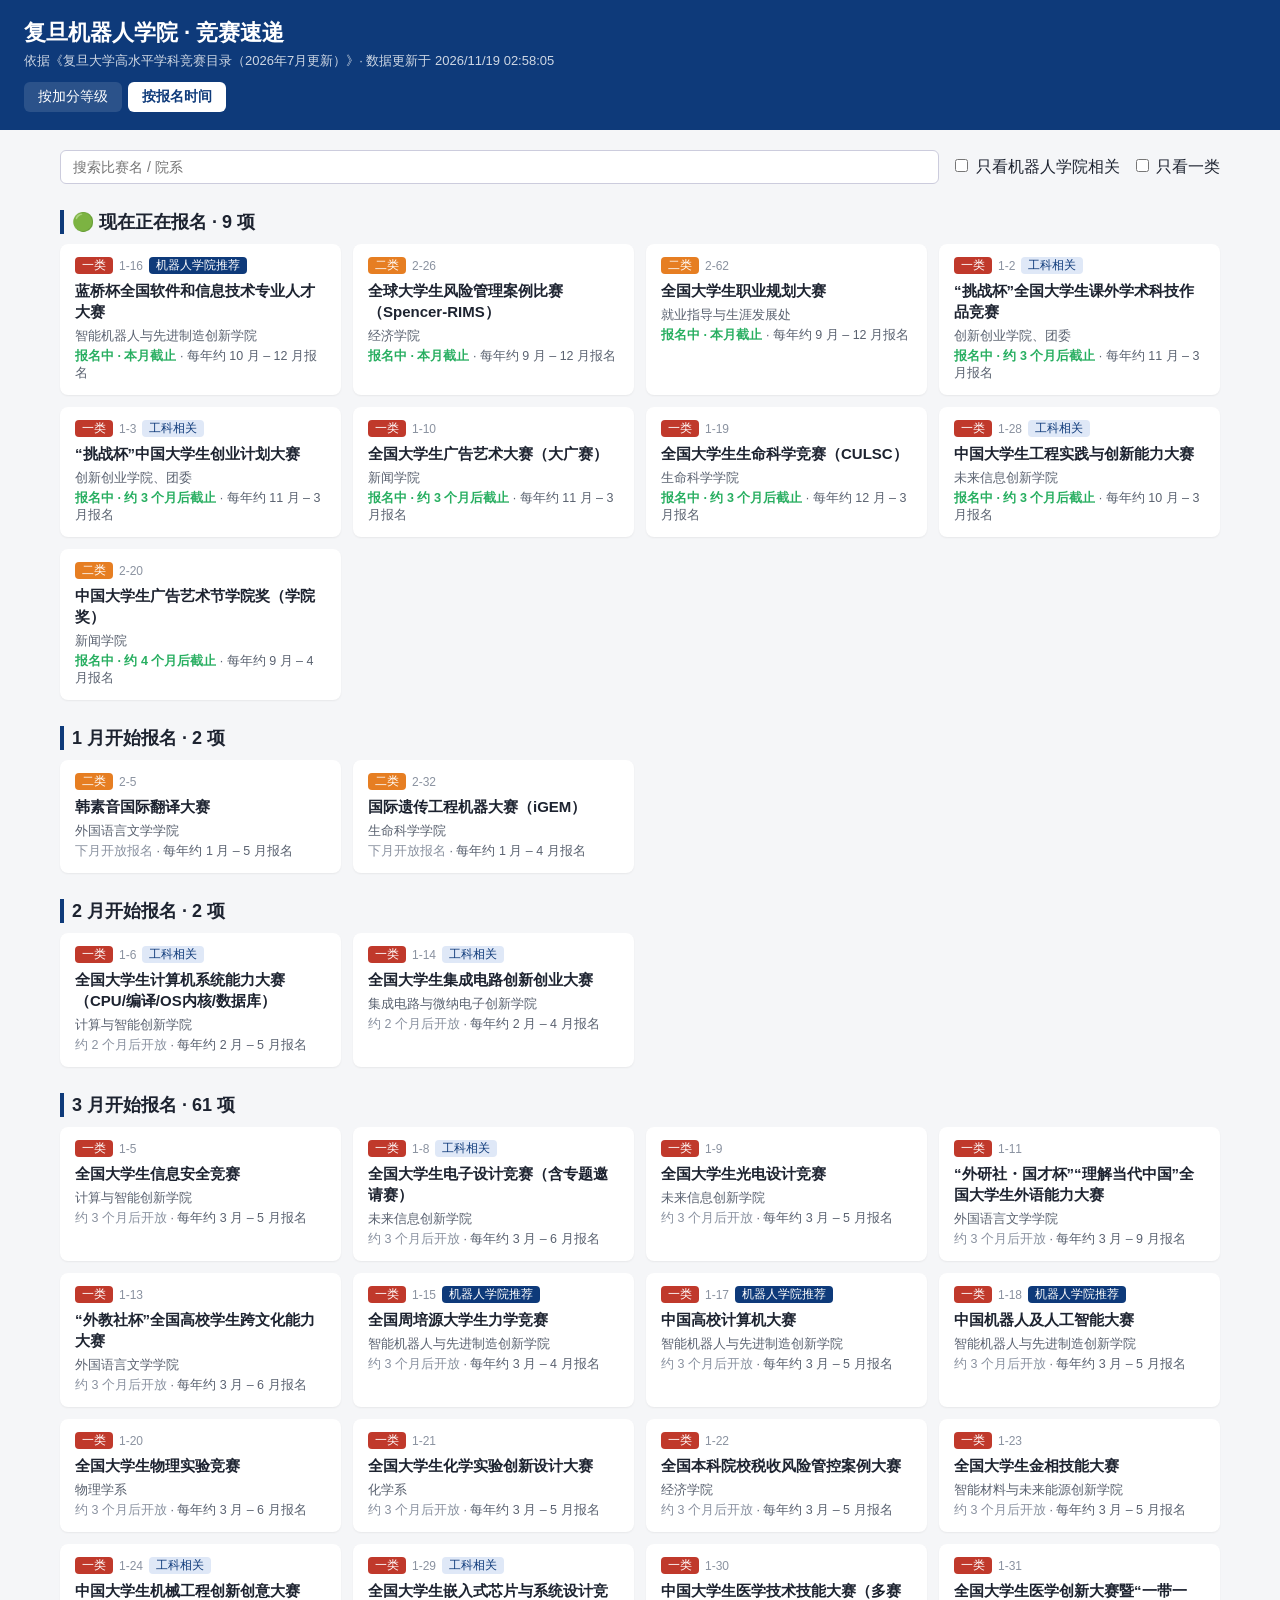
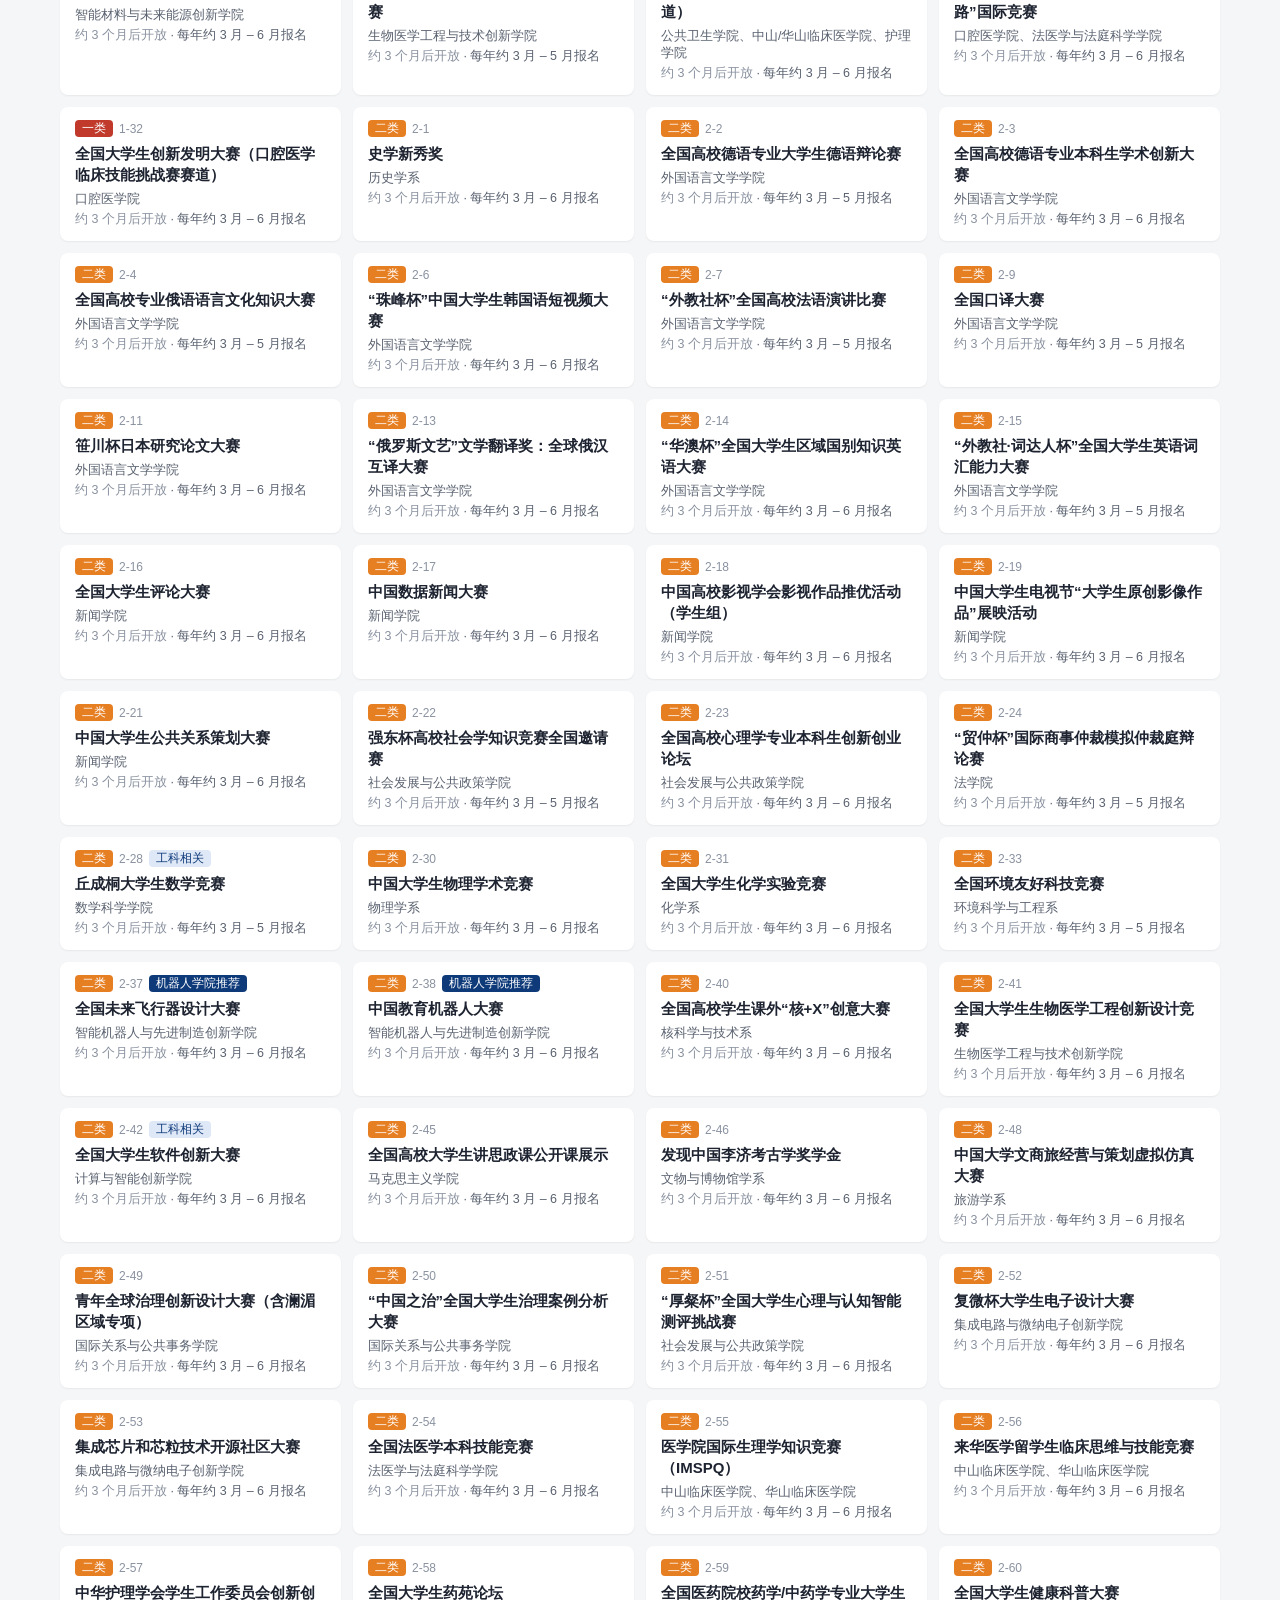
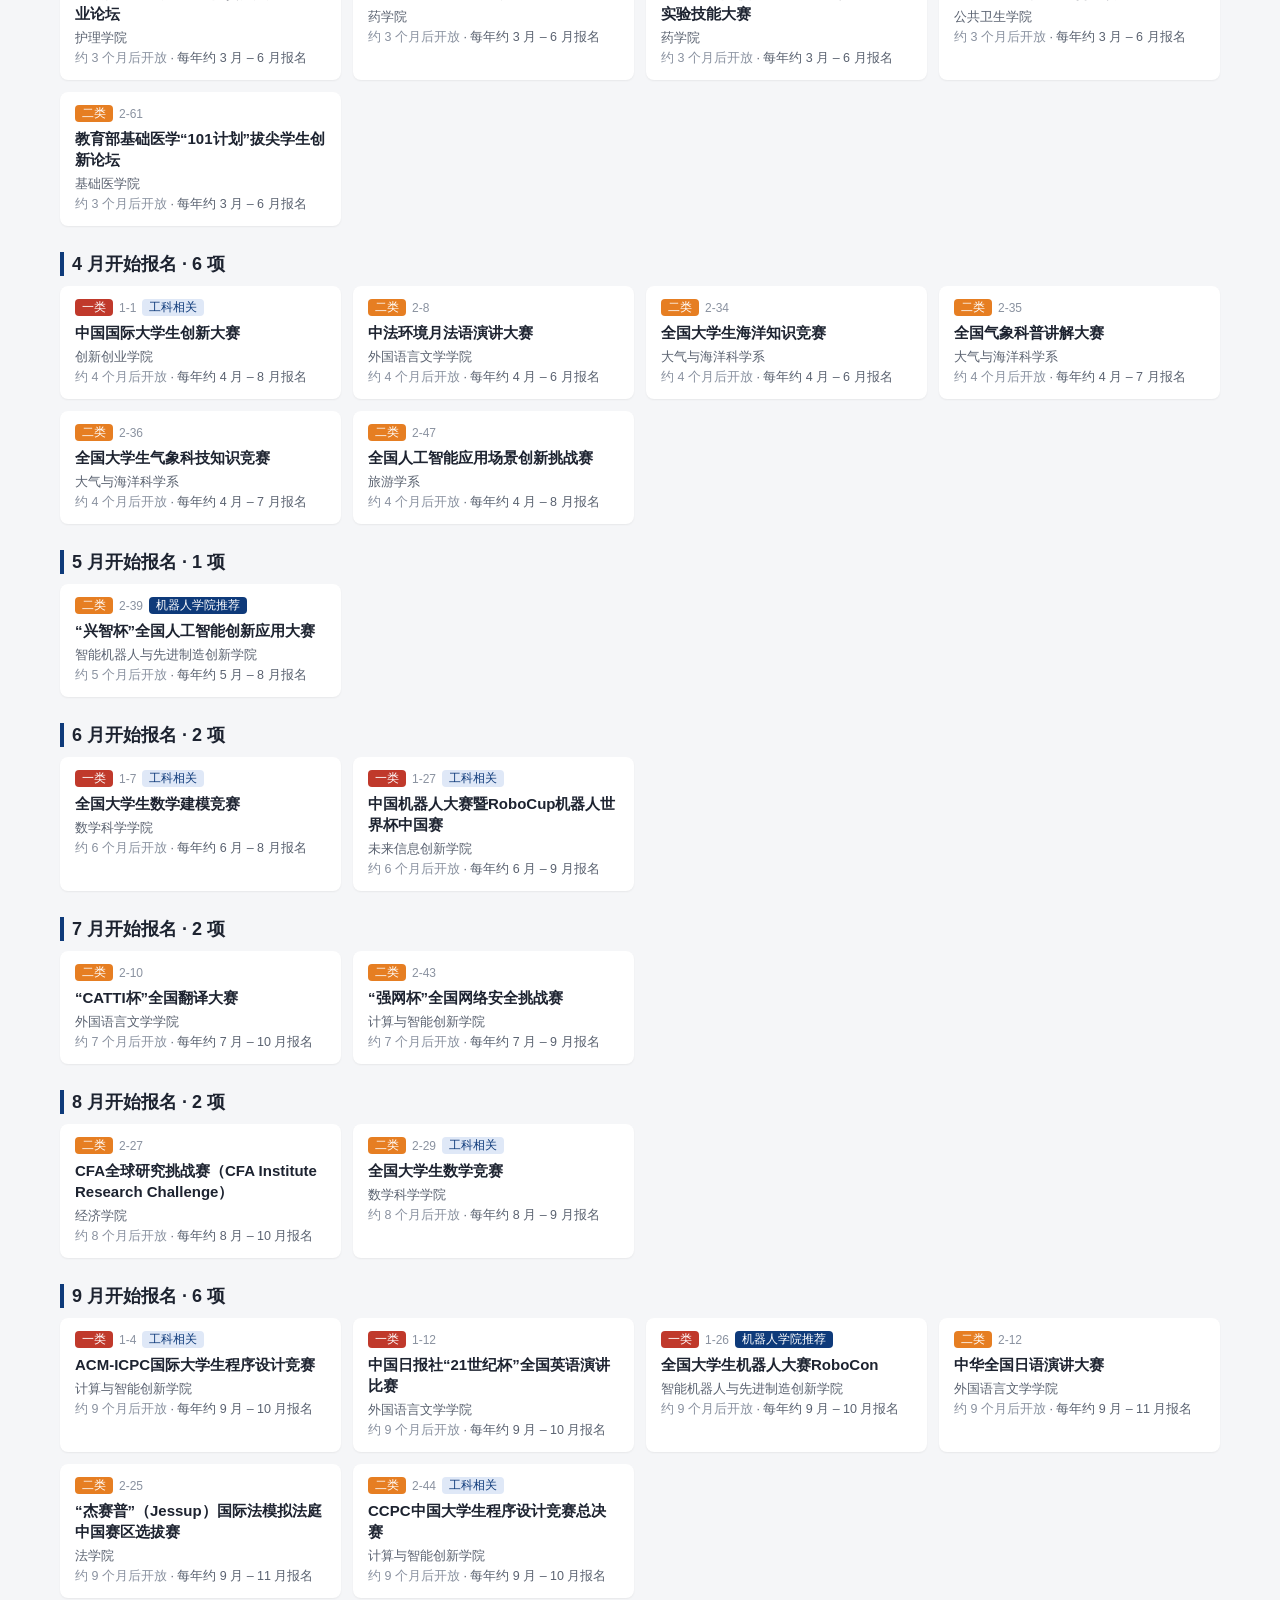
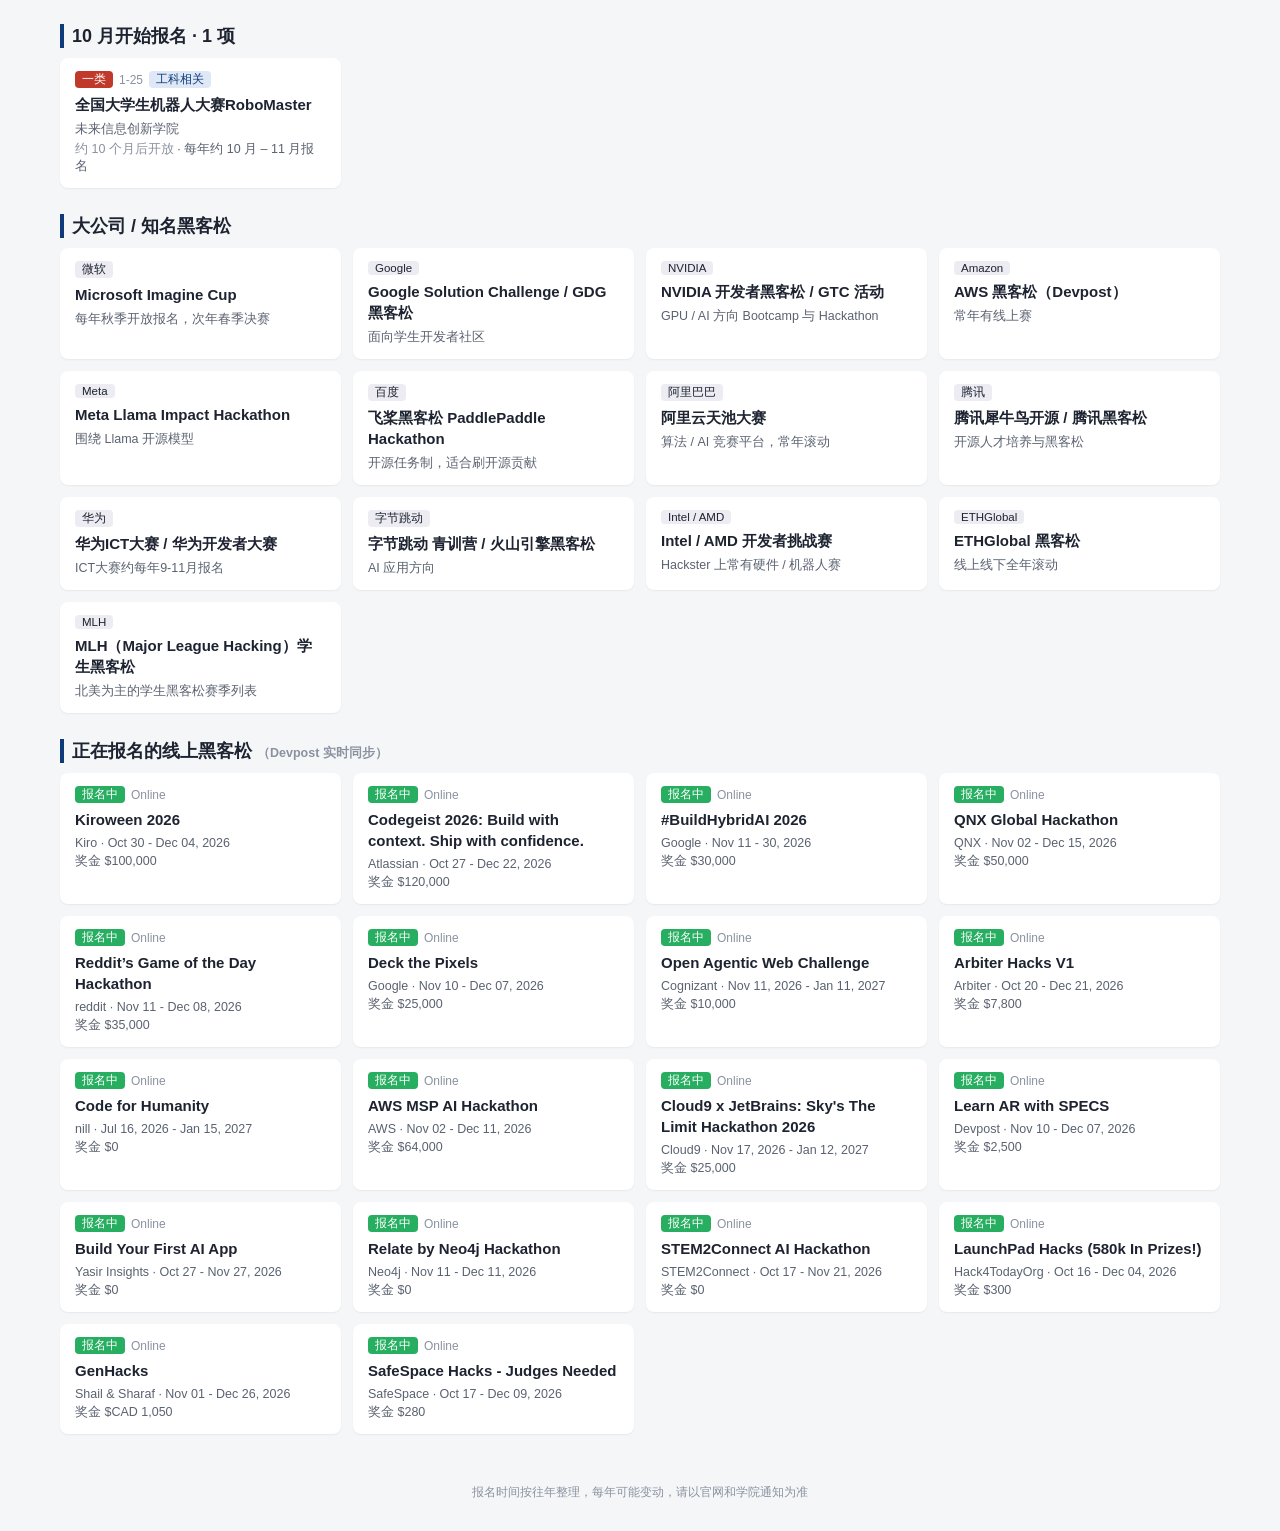
==== web/timeline.html @ 984133d2 "Initial site: Fudan contest catalog, timeline, hackathons, daily sync Co-Authored-By: Claude Opus 5." ====
<!doctype html>
<html lang="zh-CN"><head><meta charset="utf-8"><meta name="viewport" content="width=device-width,initial-scale=1">
<title>竞赛速递 · 按报名时间</title><link rel="stylesheet" href="style.css"></head>
<body>
<header><h1>复旦机器人学院 · 竞赛速递</h1>
<p>依据《复旦大学高水平学科竞赛目录（2026年7月更新）》· <span id="updated"></span></p>
<nav><a href="index.html">按加分等级</a><a class="on" href="timeline.html">按报名时间</a></nav></header>
<main>
<div class="tools"><input type="search" id="kw" placeholder="搜索比赛名 / 院系">
<label><input type="checkbox" id="robot"> 只看机器人学院相关</label>
<label><input type="checkbox" id="t1"> 只看一类</label></div>
<div id="list"></div>
<div id="hackathons"></div>
</main>
<div id="modal"><div class="box"><button class="close">×</button><div id="modal-body"></div></div></div>
<footer>报名时间按往年整理，每年可能变动，请以官网和学院通知为准</footer>
<script src="app.js"></script>
<script>
loadData().then(data => {
  const list = document.getElementById("list");
  const draw = () => {
    const cs = searchFilter(data.contests, kw.value, robot.checked).filter(c => !t1.checked || c.tier === 1)
      .map(c => ({ c, s: regStatus(c) })).sort((a, b) => a.s.order - b.s.order || a.c.tier - b.c.tier);
    const open = cs.filter(x => x.s.open);
    const groups = {};
    cs.filter(x => !x.s.open).forEach(x => (groups[x.c.reg[0]] ??= []).push(x.c));
    let html = open.length ? `<h2>🟢 现在正在报名 · ${open.length} 项</h2><div class="grid">${open.map(x => card(x.c)).join("")}</div>` : "";
    const order = Object.keys(groups).map(Number).sort((a, b) => monthsUntil(a) - monthsUntil(b));
    for (const m of order) html += `<h2>${m} 月开始报名 · ${groups[m].length} 项</h2><div class="grid">${groups[m].map(card).join("")}</div>`;
    list.innerHTML = html || '<p class="dim">没有匹配的比赛</p>';
  };
  kw.oninput = robot.onchange = t1.onchange = draw;
  draw(); bindCards(list, data); renderHackathons(data);
});
</script>
</body></html>
---- web/style.css ----
*{box-sizing:border-box}
body{margin:0;font-family:-apple-system,"PingFang SC","Microsoft YaHei",sans-serif;background:#f5f6f8;color:#1d2330}
header{background:#0e3a7a;color:#fff;padding:18px 24px}
header h1{margin:0;font-size:22px}
header p{margin:4px 0 0;opacity:.8;font-size:13px}
nav{display:flex;gap:6px;margin-top:12px}
nav a{color:#fff;text-decoration:none;padding:6px 14px;border-radius:6px;background:rgba(255,255,255,.12);font-size:14px}
nav a.on{background:#fff;color:#0e3a7a;font-weight:600}
main{max-width:1200px;margin:0 auto;padding:20px}
.tools{display:flex;gap:12px;align-items:center;flex-wrap:wrap;margin-bottom:8px}
.tools input[type=search]{flex:1;min-width:220px;padding:8px 12px;border:1px solid #ccd;border-radius:6px;font-size:14px}
h2{font-size:18px;margin:26px 0 10px;border-left:4px solid #0e3a7a;padding-left:8px}
.grid{display:grid;grid-template-columns:repeat(auto-fill,minmax(270px,1fr));gap:12px}
.card{display:block;background:#fff;border-radius:8px;padding:12px 14px;box-shadow:0 1px 2px rgba(0,0,0,.06);cursor:pointer;color:inherit;text-decoration:none;border:1px solid transparent}
.card:hover{border-color:#0e3a7a}
.card h3{font-size:15px;margin:6px 0;line-height:1.4}
.row{display:flex;gap:6px;align-items:center}
.meta{font-size:12.5px;color:#5a6270;margin-top:3px}
.no{font-size:12px;color:#8a92a0}
.tag{font-size:11.5px;padding:1px 7px;border-radius:4px;background:#eef}
.t1{background:#c0392b;color:#fff}.t2{background:#e67e22;color:#fff}
.robot{background:#0e3a7a;color:#fff}.rel{background:#dfe8f7;color:#0e3a7a}
.hk{background:#ececf2}.openTag{background:#27ae60;color:#fff}
.st{color:#8a92a0}.st.open{color:#27ae60;font-weight:600}
.dim{color:#8a92a0;font-size:12.5px}
#modal{display:none;position:fixed;inset:0;background:rgba(0,0,0,.45);align-items:flex-start;justify-content:center;padding:40px 12px;overflow:auto;z-index:9}
#modal.show{display:flex}
.box{background:#fff;border-radius:10px;max-width:760px;width:100%;padding:22px 26px;position:relative}
.box h2{border:0;padding:0;margin:8px 0}
.close{position:absolute;right:14px;top:10px;font-size:22px;cursor:pointer;border:0;background:none}
.links{display:flex;flex-wrap:wrap;gap:8px}
.btn{padding:6px 12px;border:1px solid #0e3a7a;border-radius:6px;color:#0e3a7a;text-decoration:none;font-size:13px}
.btn:hover{background:#0e3a7a;color:#fff}
.repos{padding-left:18px}.repos li{margin-bottom:8px}
.month{display:flex;gap:10px;align-items:baseline}
footer{text-align:center;color:#8a92a0;font-size:12px;padding:30px}
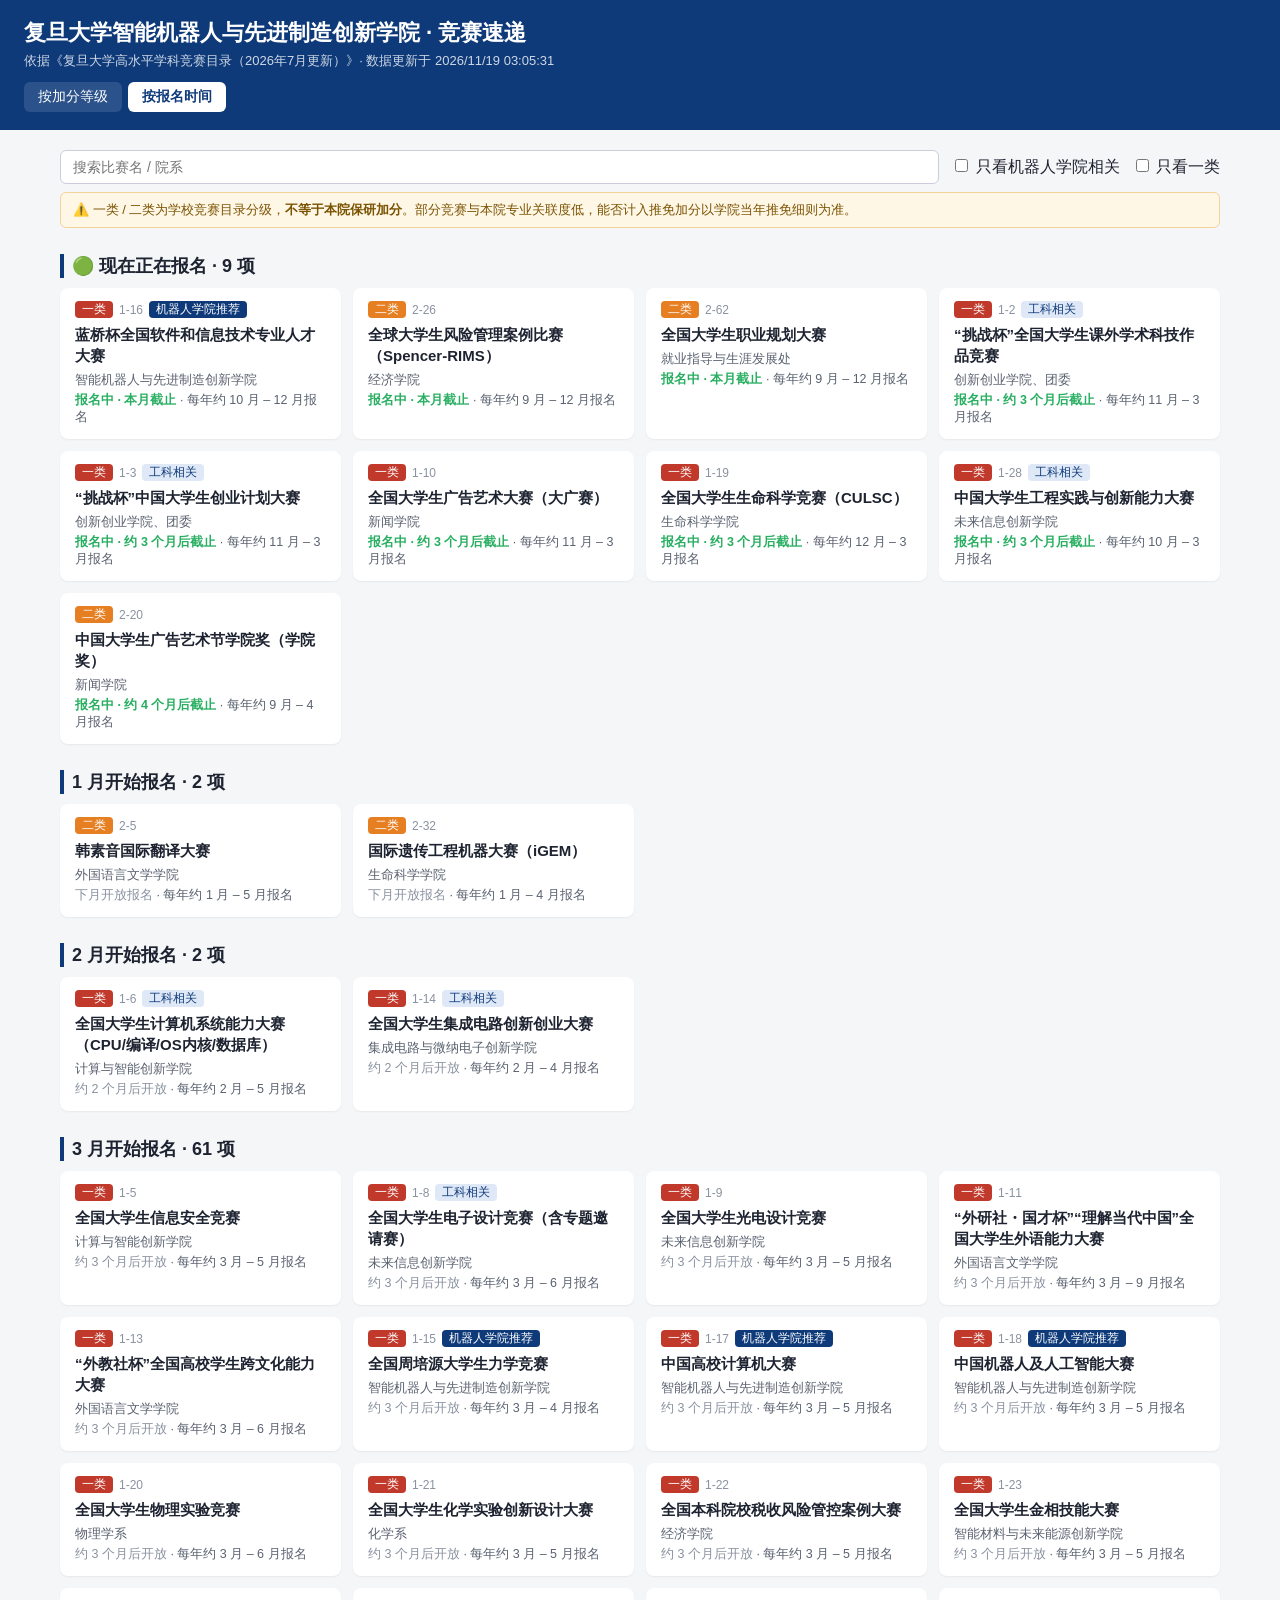
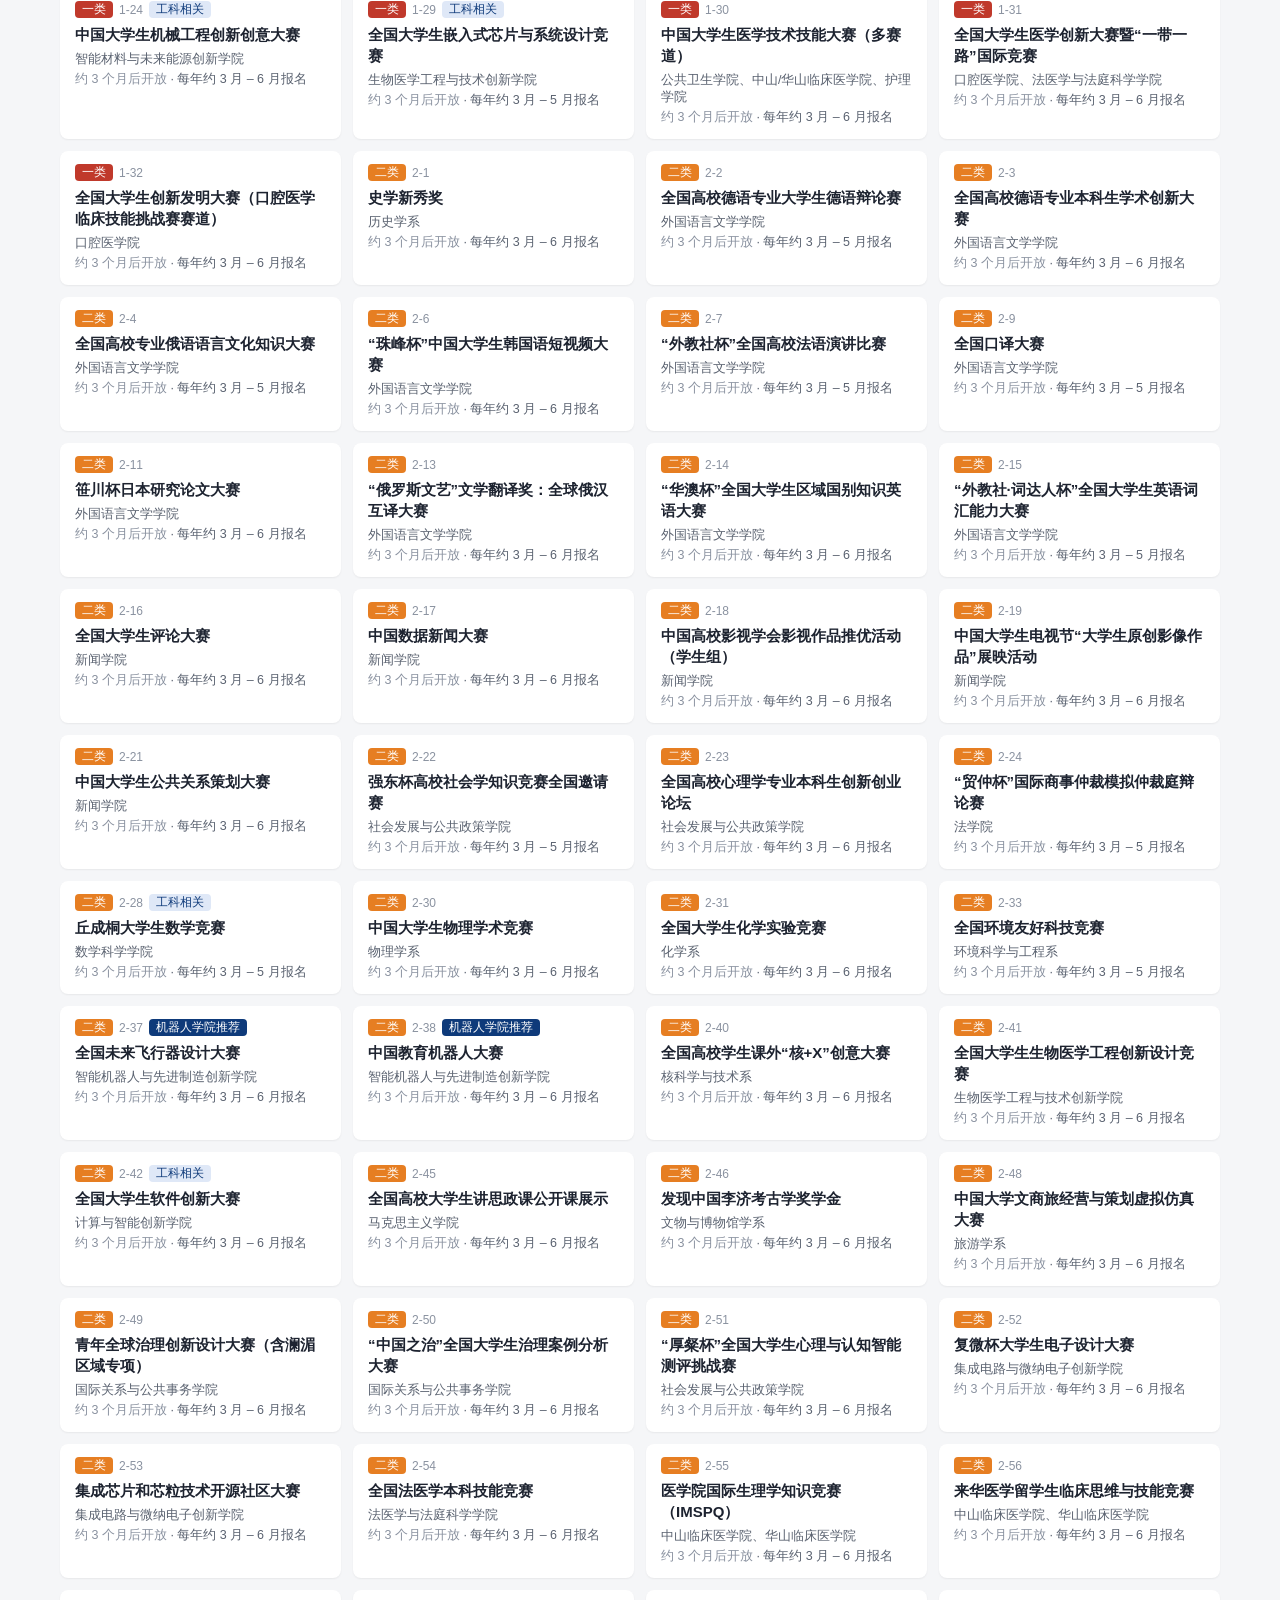
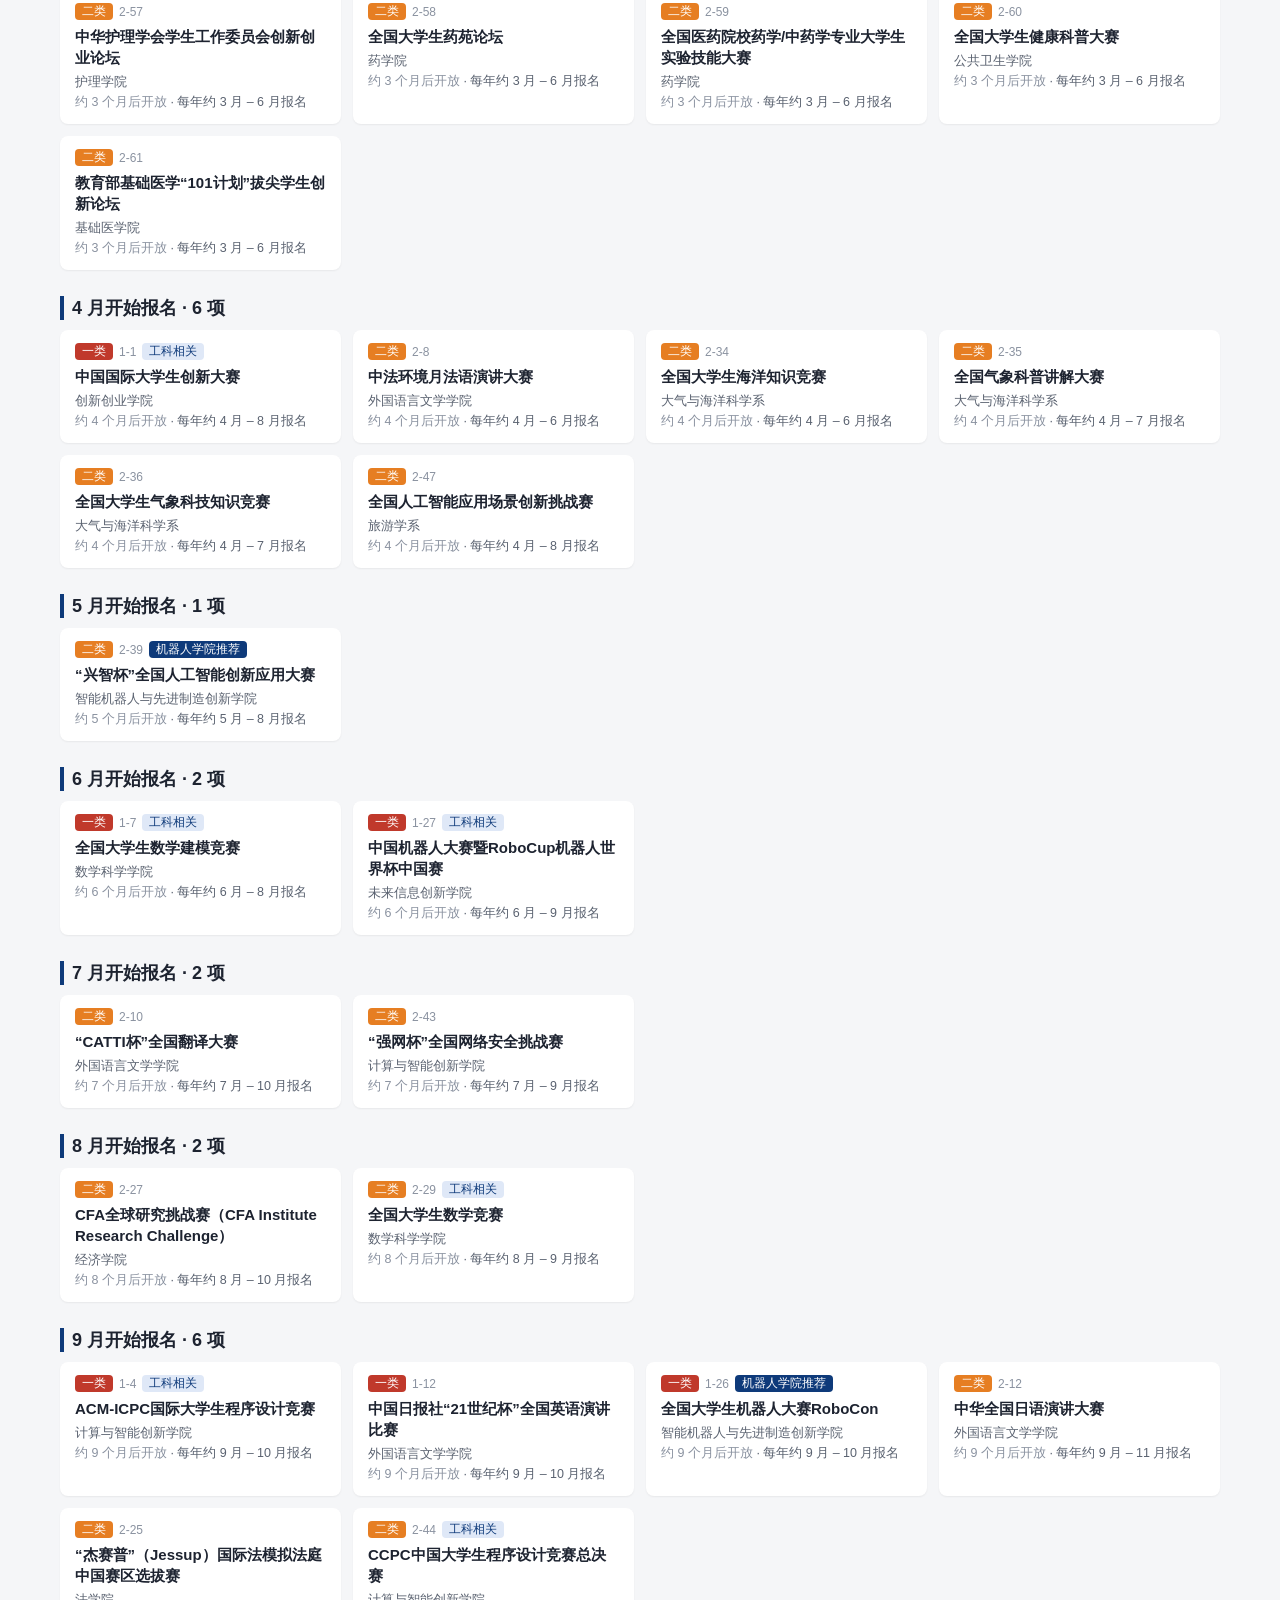
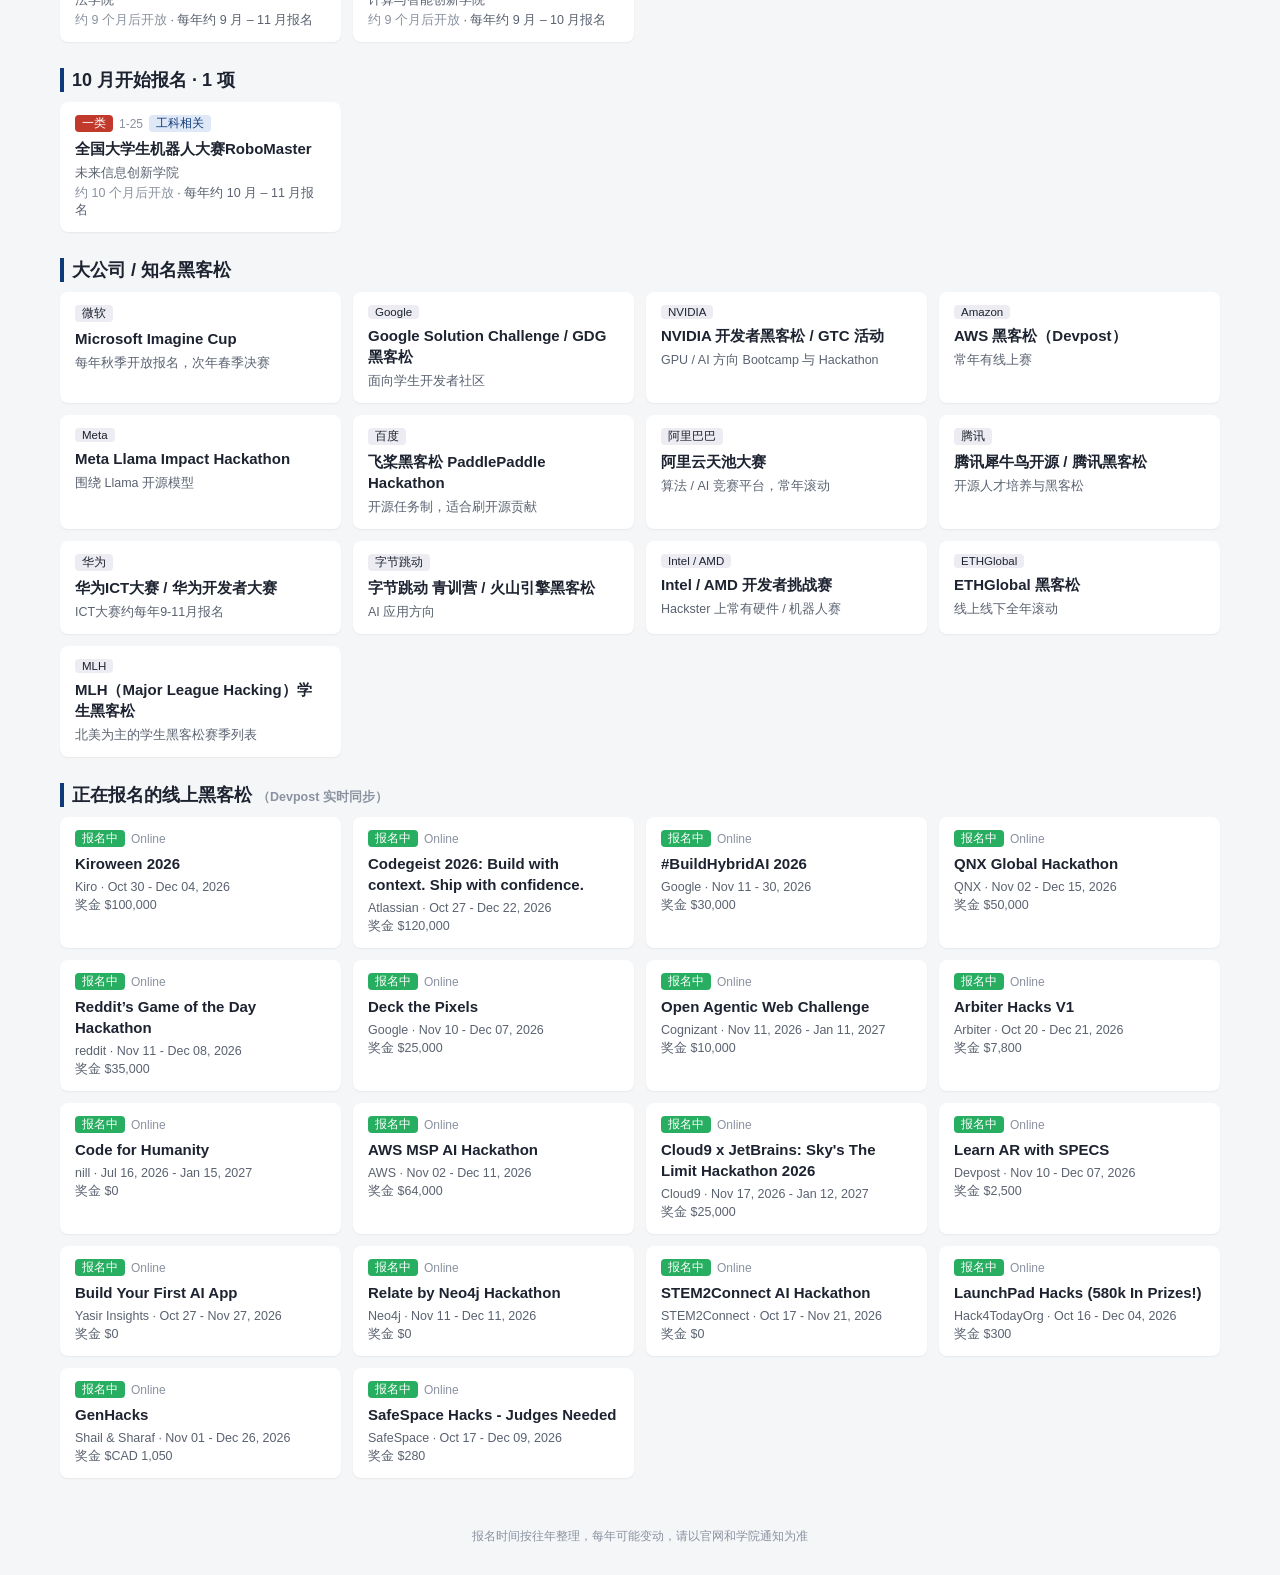
==== commit 9a777786: "Use full college name, add 保研加分 notice, draft WeChat post - Rename title to 复旦大学智能机器人与先进制造创新学院 - Dro" ====
--- a/web/timeline.html
+++ b/web/timeline.html
@@ -2,13 +2,14 @@
 <html lang="zh-CN"><head><meta charset="utf-8"><meta name="viewport" content="width=device-width,initial-scale=1">
 <title>竞赛速递 · 按报名时间</title><link rel="stylesheet" href="style.css"></head>
 <body>
-<header><h1>复旦机器人学院 · 竞赛速递</h1>
+<header><h1>复旦大学智能机器人与先进制造创新学院 · 竞赛速递</h1>
 <p>依据《复旦大学高水平学科竞赛目录（2026年7月更新）》· <span id="updated"></span></p>
 <nav><a href="index.html">按加分等级</a><a class="on" href="timeline.html">按报名时间</a></nav></header>
 <main>
 <div class="tools"><input type="search" id="kw" placeholder="搜索比赛名 / 院系">
 <label><input type="checkbox" id="robot"> 只看机器人学院相关</label>
 <label><input type="checkbox" id="t1"> 只看一类</label></div>
+<p class="notice">⚠️ 一类 / 二类为学校竞赛目录分级，<b>不等于本院保研加分</b>。部分竞赛与本院专业关联度低，能否计入推免加分以学院当年推免细则为准。</p>
 <div id="list"></div>
 <div id="hackathons"></div>
 </main>
--- a/web/style.css
+++ b/web/style.css
@@ -34,3 +34,4 @@
 .repos{padding-left:18px}.repos li{margin-bottom:8px}
 .month{display:flex;gap:10px;align-items:baseline}
 footer{text-align:center;color:#8a92a0;font-size:12px;padding:30px}
+.notice{background:#fff7e6;border:1px solid #f5d29a;color:#7a5200;border-radius:6px;padding:8px 12px;font-size:13px;margin:4px 0 0}
